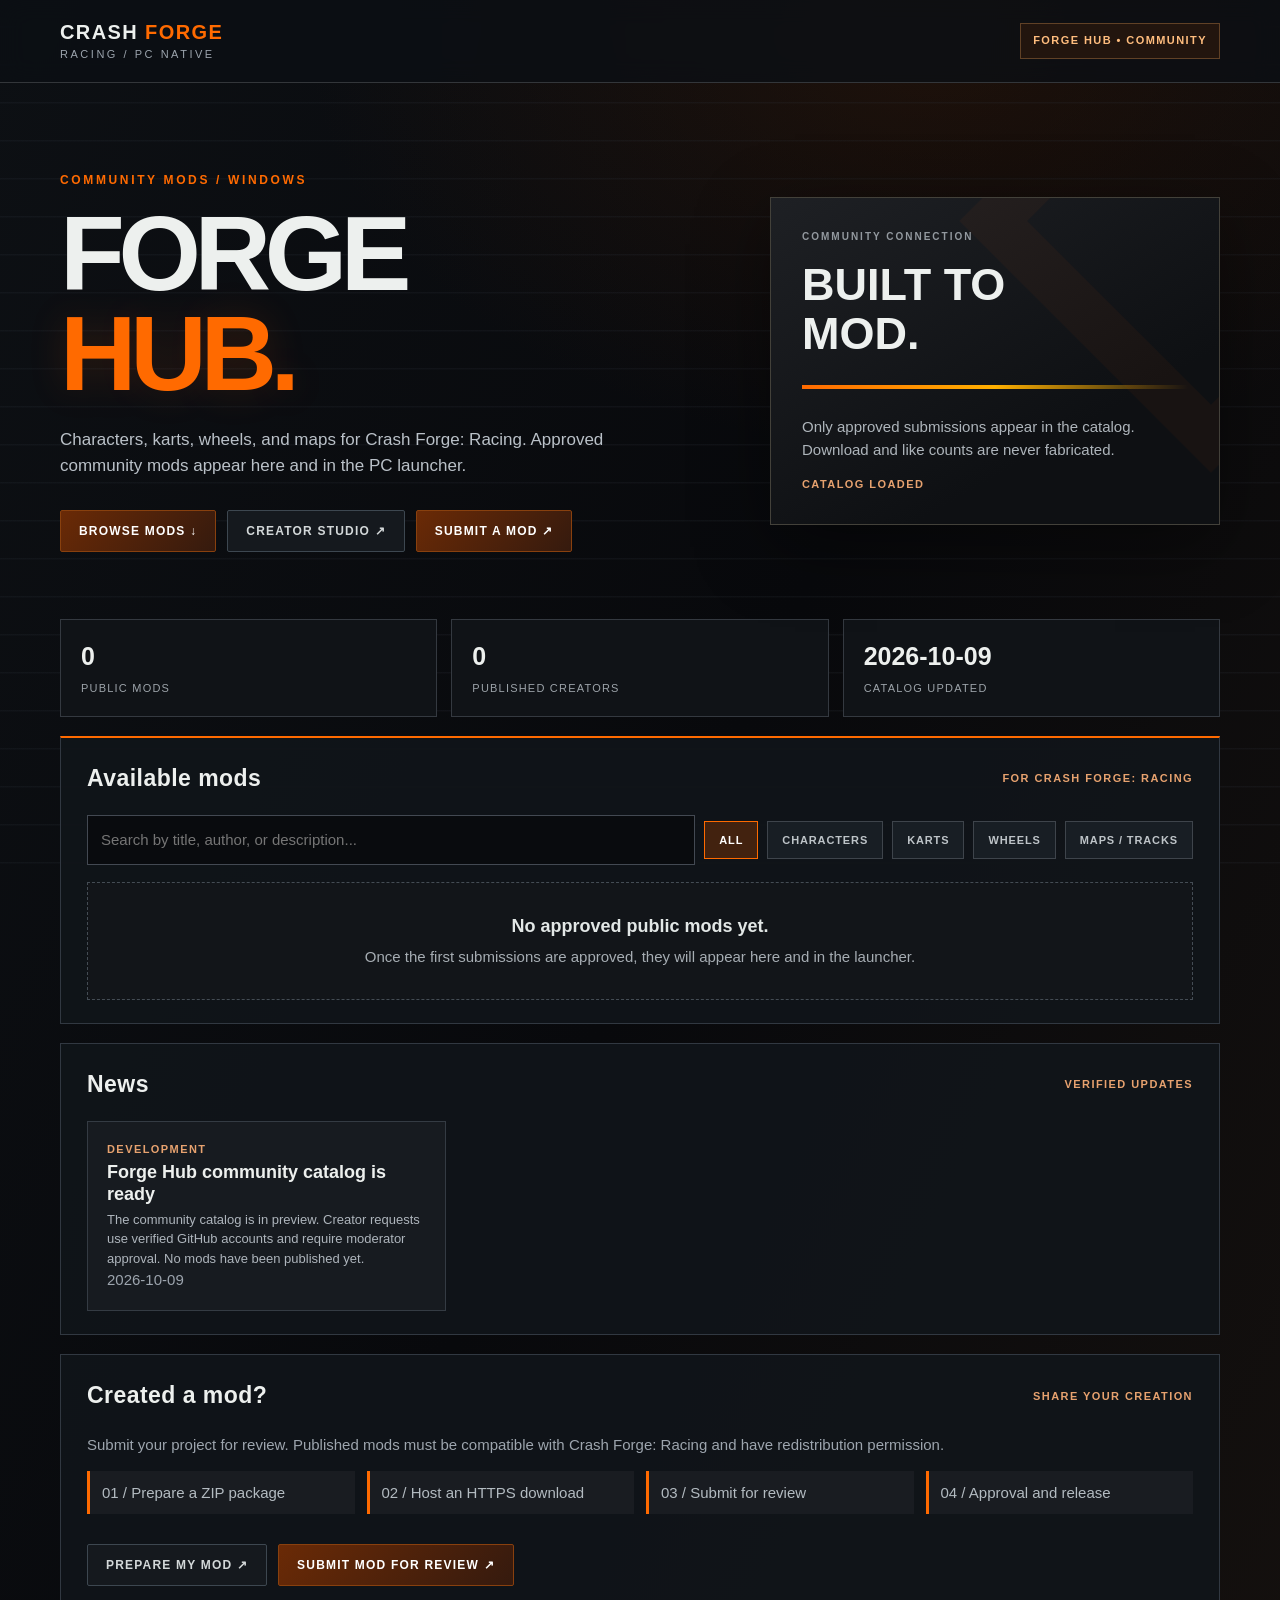
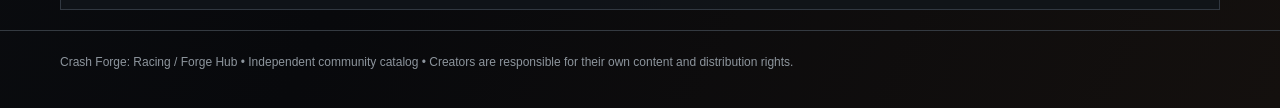
==== docs/forge-hub/index.html @ c7823ba2 "Forge Hub preview: add index.html" ====
<!doctype html>
<html lang="en">
<head>
<meta charset="utf-8">
<meta name="viewport" content="width=device-width,initial-scale=1">
<meta name="description" content="Forge Hub: verified community mods for Crash Forge: Racing, the native PC port.">
<title>Forge Hub | Crash Forge: Racing</title>
<style>
:root{--bg:#080a0d;--panel:#11151a;--panel2:#171c22;--line:#313841;--hot:#ff6a00;--amber:#ffb000;--text:#edf0ee;--muted:#9da5ae;--green:#5fd28c}
*{box-sizing:border-box}
html{scroll-behavior:smooth}
body{margin:0;background:radial-gradient(ellipse 70% 35% at 73% 2%,#48200658,transparent 70%),linear-gradient(115deg,#0d1014,#08090c 52%,#14100e);font:15px/1.55 "Segoe UI",Arial,sans-serif;color:var(--text);min-height:100vh}
body:before{content:"";position:fixed;inset:0;pointer-events:none;opacity:.20;background:repeating-linear-gradient(0deg,transparent 0,transparent 36px,#30363f 37px,#30363f 38px)}
.wrap{width:min(1160px,92vw);margin:auto;position:relative}
header{border-bottom:1px solid #33363a;background:#0c1015ce;backdrop-filter:blur(12px)}
.nav{display:flex;align-items:center;justify-content:space-between;min-height:82px;gap:18px}
.logo{font-weight:850;letter-spacing:.07em;line-height:1.1;font-size:20px;text-transform:uppercase}
.logo span{color:var(--hot)}
.logo small{display:block;font-weight:450;color:var(--muted);font-size:11px;letter-spacing:.23em;margin-top:5px}
.tag{border:1px solid #604126;background:#22150e;color:#ffbd7e;font-size:11px;letter-spacing:.13em;padding:8px 12px;font-weight:700}
.hero{display:grid;grid-template-columns:minmax(0,1.2fr) minmax(250px,.8fr);gap:35px;padding:88px 0 67px;align-items:center}
.eyebrow{font-size:12px;color:var(--hot);font-weight:800;letter-spacing:.22em}
h1{font-size:clamp(52px,8.5vw,106px);line-height:.95;margin:13px 0 23px;letter-spacing:-.06em;font-weight:900}
h1 span{color:var(--hot);text-shadow:0 0 38px #ff640029}
.lede{max-width:620px;font-size:17px;color:#bac1c8}
.actions{display:flex;flex-wrap:wrap;gap:11px;margin-top:30px}
.btn{border:1px solid #88400e;background:linear-gradient(130deg,#6a2a06,#351a0e);color:white;font:700 12px "Segoe UI",sans-serif;letter-spacing:.1em;text-transform:uppercase;padding:13px 18px;display:inline-flex;align-items:center;gap:10px;text-decoration:none;cursor:pointer;border-radius:2px;transition:filter .15s}
.btn:hover{filter:brightness(1.2)}
.btn.secondary{background:#15191e;border-color:#3d4750;color:#d3d8d9}
.btn.disabled{opacity:.5;cursor:default}
.hero-box{position:relative;background:linear-gradient(150deg,#1e2024,#0e1013 70%);border:1px solid #43413a;padding:31px;min-height:300px;box-shadow:0 22px 70px #0006;overflow:hidden}
.hero-box:before{content:"";position:absolute;width:260px;height:260px;border:48px solid #ff62000b;transform:rotate(45deg);right:-170px;top:-155px}
.hero-box b{display:block;color:#93999f;font-size:10px;letter-spacing:.2em}
.hero-box strong{display:block;font-size:45px;font-weight:900;line-height:1.1;margin:15px 0 8px}
.hero-box p{color:#aeb5bb}
.hero-box .line{height:4px;background:linear-gradient(90deg,var(--hot),var(--amber),transparent);margin:26px 0}
.panel{background:#11151ae9;border:1px solid var(--line);padding:23px 26px;margin-bottom:19px}
.topline{border-top:2px solid var(--hot)}
.section-head{display:flex;justify-content:space-between;gap:16px;align-items:center;margin-bottom:19px}
h2{font-size:23px;letter-spacing:.02em;margin:0}
.micro{font-size:11px;letter-spacing:.13em;color:#e7a26f;text-transform:uppercase;font-weight:700}
.muted{color:var(--muted)}
.grid{display:grid;grid-template-columns:repeat(3,minmax(0,1fr));gap:14px}
.stats{display:grid;grid-template-columns:repeat(3,minmax(0,1fr));gap:14px;margin-bottom:19px}
.stat{background:#101317;border:1px solid #343940;padding:17px 20px}
.stat strong{display:block;font-size:25px}
.stat span{font-size:11px;letter-spacing:.11em;color:#9ca3a9;text-transform:uppercase}
.controls{display:flex;align-items:center;gap:9px;flex-wrap:wrap;margin-bottom:17px}
.controls input{flex:1;min-width:195px;background:#090b0e;border:1px solid #434952;color:var(--text);padding:12px 13px;font:inherit;outline:none}
.controls input:focus{border-color:var(--hot)}
.tab{background:#181e24;border:1px solid #3e444b;color:#bec4c8;font:700 11px "Segoe UI",sans-serif;letter-spacing:.08em;padding:12px 14px;cursor:pointer}
.tab.active{background:#42220f;color:white;border-color:var(--hot)}
.mod-card,.news-card{background:#171b20;border:1px solid #343b43;padding:19px;min-width:0}
.mod-card{display:flex;flex-direction:column;gap:10px}
.mod-card .cardtop{display:flex;justify-content:space-between;gap:12px}
.mod-card h3,.news-card h3{font-size:18px;line-height:1.2;margin:4px 0}
.mod-card p,.news-card p{margin:0;color:#aeb5bc;line-height:1.5;font-size:13px}
.mod-meta{font-size:11px;color:#ffbd8b;background:#2c1b13;border:1px solid #5a3824;padding:7px 9px;margin-top:auto;line-height:1.4}
.pill{font-size:10px;color:#ffad73;border:1px solid #60371b;background:#2e1a11;letter-spacing:.1em;padding:5px 8px;height:fit-content;white-space:nowrap}
.card-bottom{margin-top:auto;padding-top:11px;border-top:1px solid #353b43;display:flex;gap:10px;justify-content:space-between;align-items:center;color:#969fa7;font-size:12px}
.small-link{color:#ffaf78;text-decoration:none;font-weight:700}
.small-link:hover{text-decoration:underline}
.empty{padding:30px 16px;border:1px dashed #444c54;background:#121519;text-align:center;color:#a6adb3;grid-column:1/-1}
.empty strong{display:block;color:#e2e7e6;font-size:18px;margin-bottom:5px}
.steps{display:flex;gap:12px;flex-wrap:wrap;color:#b3bbc1}
.steps span{background:#191c21;padding:10px 12px;border-left:3px solid var(--hot);flex:1;min-width:155px}
footer{border-top:1px solid #343a41;padding:22px 0 36px;color:#8d959d;font-size:12px;margin-top:20px}
@media(max-width:880px){.hero{grid-template-columns:1fr;padding-top:62px}.hero-box{min-height:210px}.grid{grid-template-columns:1fr 1fr}}
@media(max-width:600px){.grid,.stats{grid-template-columns:1fr}.hero{padding-top:45px}.section-head{display:block}.panel{padding:18px}.nav{min-height:70px}.tag{font-size:10px;padding:7px}}
</style>
</head>
<body>
<header><div class="wrap nav"><div class="logo">CRASH <span>FORGE</span><small>RACING / PC NATIVE</small></div><div class="tag">FORGE HUB • COMMUNITY</div></div></header>
<main class="wrap">
<section class="hero">
  <div><div class="eyebrow">COMMUNITY MODS / WINDOWS</div><h1>FORGE<br><span>HUB.</span></h1>
    <p class="lede">Characters, karts, wheels, and maps for Crash Forge: Racing. Approved community mods appear here and in the PC launcher.</p>
    <div class="actions"><a class="btn" href="#mods">BROWSE MODS ↓</a><a class="btn secondary" href="./studio.html">CREATOR STUDIO ↗</a><span id="submitAction"></span></div>
  </div>
  <div class="hero-box"><b>COMMUNITY CONNECTION</b><strong>BUILT TO<br>MOD.</strong>
    <div class="line"></div>
    <p>Only approved submissions appear in the catalog. Download and like counts are never fabricated.</p>
    <div class="micro" id="feedState">LOADING CATALOG...</div>
  </div>
</section>
<section class="stats">
  <div class="stat"><strong id="modsCount">—</strong><span>Public mods</span></div>
  <div class="stat"><strong id="authorsCount">—</strong><span>Published creators</span></div>
  <div class="stat"><strong id="updatedAt">—</strong><span>Catalog updated</span></div>
</section>
<section class="panel topline" id="mods">
  <div class="section-head"><h2>Available mods</h2><span class="micro">FOR CRASH FORGE: RACING</span></div>
  <div class="controls"><input id="search" type="search" placeholder="Search by title, author, or description..." aria-label="Search mods" autocomplete="off">
    <button class="tab active" data-type="All">ALL</button><button class="tab" data-type="Character">CHARACTERS</button><button class="tab" data-type="Kart">KARTS</button><button class="tab" data-type="Wheels">WHEELS</button><button class="tab" data-type="Track">MAPS / TRACKS</button>
  </div>
  <div class="grid" id="modList"><div class="empty"><strong>Loading...</strong>Fetching published data.</div></div>
</section>
<section class="panel" id="news">
  <div class="section-head"><h2>News</h2><span class="micro">VERIFIED UPDATES</span></div>
  <div class="grid" id="newsList"><div class="empty">Loading news...</div></div>
</section>
<section class="panel">
  <div class="section-head"><h2>Created a mod?</h2><span class="micro">SHARE YOUR CREATION</span></div>
  <p class="muted">Submit your project for review. Published mods must be compatible with Crash Forge: Racing and have redistribution permission.</p>
  <div class="steps"><span>01 / Prepare a ZIP package</span><span>02 / Host an HTTPS download</span><span>03 / Submit for review</span><span>04 / Approval and release</span></div>
  <div class="actions" id="submitFooter"><a class="btn secondary" href="./studio.html">PREPARE MY MOD ↗</a></div>
</section>
</main>
<footer><div class="wrap">Crash Forge: Racing / Forge Hub • Independent community catalog • Creators are responsible for their own content and distribution rights.</div></footer>
<script src="./mod-taxonomy.js"></script>
<script>
"use strict";
let allMods=[];
let filter="All";
const safeUrl = value => { try{ const u=new URL(String(value||""));return u.protocol==="https:" && !u.username && !u.password ? u.href : null; }catch{return null;} };
const el=(tag,cls,text)=>{const n=document.createElement(tag);if(cls)n.className=cls;if(text!==undefined)n.textContent=String(text);return n;};
const container=id=>document.getElementById(id);
const clear=node=>{while(node.firstChild)node.removeChild(node.firstChild);};
function showEmpty(node,title,detail){clear(node);const box=el("div","empty");box.append(el("strong","",title),document.createTextNode(detail));node.append(box);}
function link(text,url,css="small-link"){const u=safeUrl(url);if(!u)return null;const a=el("a",css,text);a.href=u;a.target="_blank";a.rel="noopener noreferrer";return a;}
function renderMods(){
 const target=container("modList"),q=container("search").value.trim().toLocaleLowerCase();
 const items=allMods.filter(m=>(filter==="All"||m.type===filter)&&[m.title,m.author,m.description,window.ForgeModMeta.summary(m.type,m)].join(" ").toLocaleLowerCase().includes(q));
 if(!items.length){showEmpty(target,allMods.length?"No matching mods":"No approved public mods yet.",allMods.length?"Try another search or category.":"Once the first submissions are approved, they will appear here and in the launcher.");return;}
 clear(target);
 for(const mod of items){
  const card=el("article","mod-card"),top=el("div","cardtop"),left=el("div");
  left.append(el("div","micro",mod.author||"CREATOR"));
  left.append(el("h3","",mod.title||"Mod"));
  top.append(left,el("span","pill",({Character:"CHARACTER",Kart:"KART",Wheels:"WHEELS",Track:"MAP / TRACK"})[mod.type]||"MOD"));
  const desc=el("p","",mod.description||"No description available.");
  const meta=el("div","mod-meta",window.ForgeModMeta.summary(mod.type,mod));
  const footer=el("div","card-bottom"),info=el("span","", "v"+String(mod.version||"1.0"));
  const download=link("DOWNLOAD ↗",mod.download_url);
  const detail=link("DETAILS ↗",mod.page_url);
  const actions=el("div","");
  const handle=String(mod.author_github_login||"");
  if(/^[A-Za-z0-9](?:[A-Za-z0-9-]{0,37}[A-Za-z0-9])?$/.test(handle)) {
    const creator=el("a","small-link","CREATOR ↗");
    creator.href="./creator.html?user="+encodeURIComponent(handle);
    actions.append(creator);
  }
  if(detail){if(actions.childNodes.length)actions.append(document.createTextNode(" • "));actions.append(detail);}
  if(download){if(actions.childNodes.length)actions.append(document.createTextNode("  •  "));actions.append(download);}
  if(!actions.childNodes.length)actions.append(el("span","","NO VERIFIED DOWNLOAD"));
  footer.append(info,actions);card.append(top,desc,meta,footer);target.append(card);
 }
}
function renderNews(items){
 const target=container("newsList");clear(target);
 if(!items.length){showEmpty(target,"No public news yet", "Verified team announcements will appear here.");return;}
 for(const entry of items.slice(0,9)){
  const card=el("article","news-card");
  card.append(el("div","micro",entry.category||"NEWS"),el("h3","",entry.title||""));
  card.append(el("p","",entry.description||""));
  const more=link("VIEW SOURCE ↗",entry.url);
  if(more){const div=el("div","");div.style.marginTop="14px";div.append(more);card.append(div);}
  if(entry.date)card.append(el("div","muted",entry.date));
  target.append(card);
 }
}
function setupSubmission(config){
 const url=safeUrl(config.submit_url);
 const a=url?link("SUBMIT A MOD ↗",url,"btn"):el("span","btn disabled","SUBMISSIONS COMING SOON");
 container("submitAction").append(a);
 const b=url?link("SUBMIT MOD FOR REVIEW ↗",url,"btn"):el("span","btn disabled","SUBMISSIONS NOT ENABLED");
 container("submitFooter").append(b);
}
async function start(){
 const results=await Promise.allSettled([
  fetch("./catalog.json",{cache:"no-store"}).then(r=>{if(!r.ok)throw Error("HTTP "+r.status);return r.json();}),
  fetch("./config.json",{cache:"no-store"}).then(r=>r.ok?r.json():{})
 ]);
 setupSubmission(results[1].status==="fulfilled"?results[1].value:{});
 if(results[0].status!=="fulfilled"){
  container("feedState").textContent="CATALOG UNAVAILABLE";
  showEmpty(container("modList"),"Could not load the catalog.","Check that catalog.json is publicly accessible.");
  showEmpty(container("newsList"),"News unavailable.","");
  return;
 }
 const data=results[0].value;
 if(data.schema_version!==1||!Array.isArray(data.mods)||!Array.isArray(data.news)){
  container("feedState").textContent="UNSUPPORTED CATALOG FORMAT";
  showEmpty(container("modList"),"Unsupported catalog format.","Catalog requires schema_version 1.");
  return;
 }
 allMods=data.mods.filter(m=>m&&m.compatibility==="cfr"&&window.ForgeModMeta.categories.includes(m.type));
 container("modsCount").textContent=String(allMods.length);
 container("authorsCount").textContent=String(new Set(allMods.map(m=>m.author).filter(Boolean)).size);
 container("updatedAt").textContent=String(data.updated_at||"—");
 container("feedState").textContent="CATALOG LOADED";
 renderMods();renderNews(data.news);
}
container("search").addEventListener("input",renderMods);
for(const btn of document.querySelectorAll(".tab"))btn.addEventListener("click",()=>{filter=btn.dataset.type;for(const b of document.querySelectorAll(".tab"))b.classList.toggle("active",b===btn);renderMods();});
start().catch(()=>container("feedState").textContent="CONNECTION ERROR");
</script>
</body>
</html>
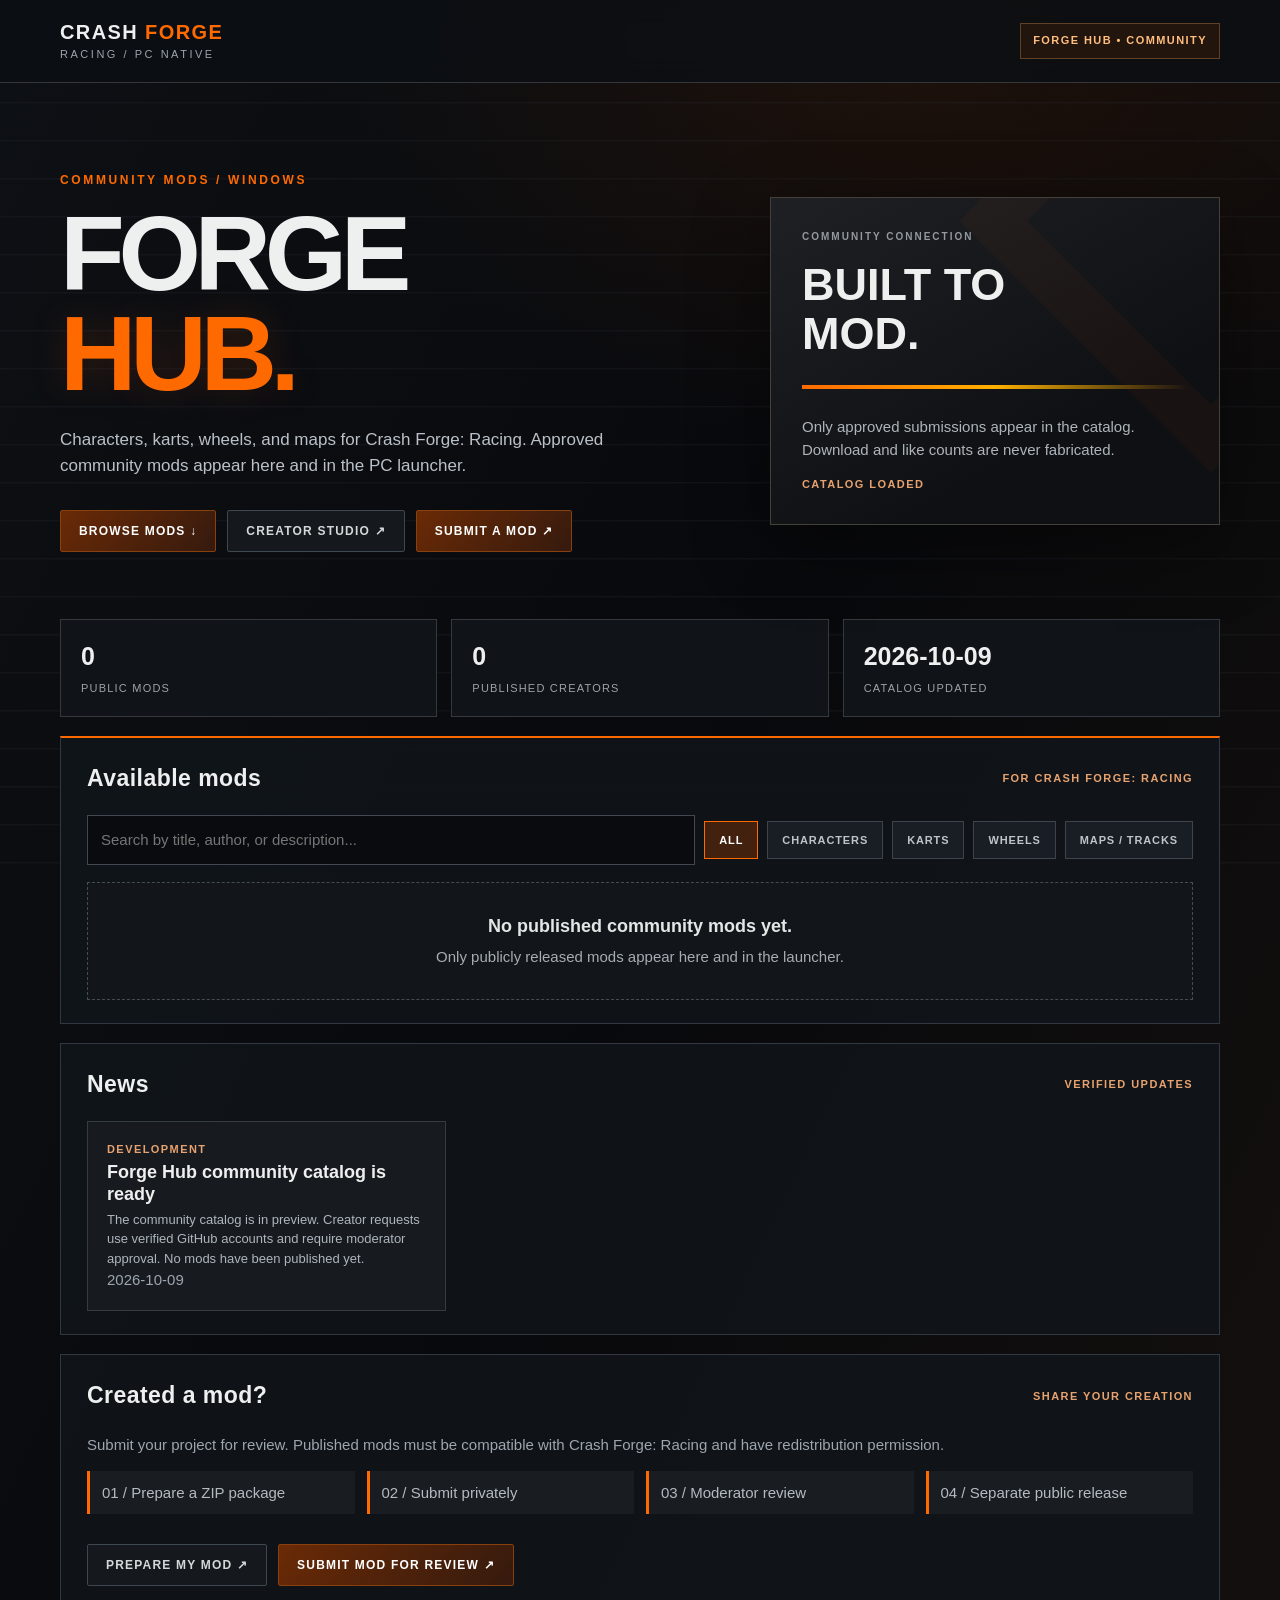
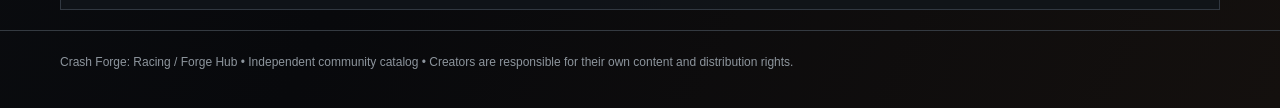
==== commit ae47ed75: "Forge Hub: connect rights-verified Publish to public catalog and creator profiles" ====
--- a/docs/forge-hub/index.html
+++ b/docs/forge-hub/index.html
@@ -102,7 +102,7 @@
 <section class="panel">
   <div class="section-head"><h2>Created a mod?</h2><span class="micro">SHARE YOUR CREATION</span></div>
   <p class="muted">Submit your project for review. Published mods must be compatible with Crash Forge: Racing and have redistribution permission.</p>
-  <div class="steps"><span>01 / Prepare a ZIP package</span><span>02 / Host an HTTPS download</span><span>03 / Submit for review</span><span>04 / Approval and release</span></div>
+  <div class="steps"><span>01 / Prepare a ZIP package</span><span>02 / Submit privately</span><span>03 / Moderator review</span><span>04 / Separate public release</span></div>
   <div class="actions" id="submitFooter"><a class="btn secondary" href="./studio.html">PREPARE MY MOD ↗</a></div>
 </section>
 </main>
@@ -121,7 +121,7 @@
 function renderMods(){
  const target=container("modList"),q=container("search").value.trim().toLocaleLowerCase();
  const items=allMods.filter(m=>(filter==="All"||m.type===filter)&&[m.title,m.author,m.description,window.ForgeModMeta.summary(m.type,m)].join(" ").toLocaleLowerCase().includes(q));
- if(!items.length){showEmpty(target,allMods.length?"No matching mods":"No approved public mods yet.",allMods.length?"Try another search or category.":"Once the first submissions are approved, they will appear here and in the launcher.");return;}
+ if(!items.length){showEmpty(target,allMods.length?"No matching mods":"No published community mods yet.",allMods.length?"Try another search or category.":"Only publicly released mods appear here and in the launcher.");return;}
  clear(target);
  for(const mod of items){
   const card=el("article","mod-card"),top=el("div","cardtop"),left=el("div");
@@ -168,7 +168,9 @@
 }
 async function start(){
  const results=await Promise.allSettled([
-  fetch("./catalog.json",{cache:"no-store"}).then(r=>{if(!r.ok)throw Error("HTTP "+r.status);return r.json();}),
+  fetch("https://mjvpkerobjgoldmimyxz.supabase.co/functions/v1/forge-publications",{cache:"no-store"})
+   .then(r=>{if(!r.ok)throw Error("HTTP "+r.status);return r.json();})
+   .catch(()=>fetch("./catalog.json",{cache:"no-store"}).then(r=>{if(!r.ok)throw Error("HTTP "+r.status);return r.json();})),
   fetch("./config.json",{cache:"no-store"}).then(r=>r.ok?r.json():{})
  ]);
  setupSubmission(results[1].status==="fulfilled"?results[1].value:{});
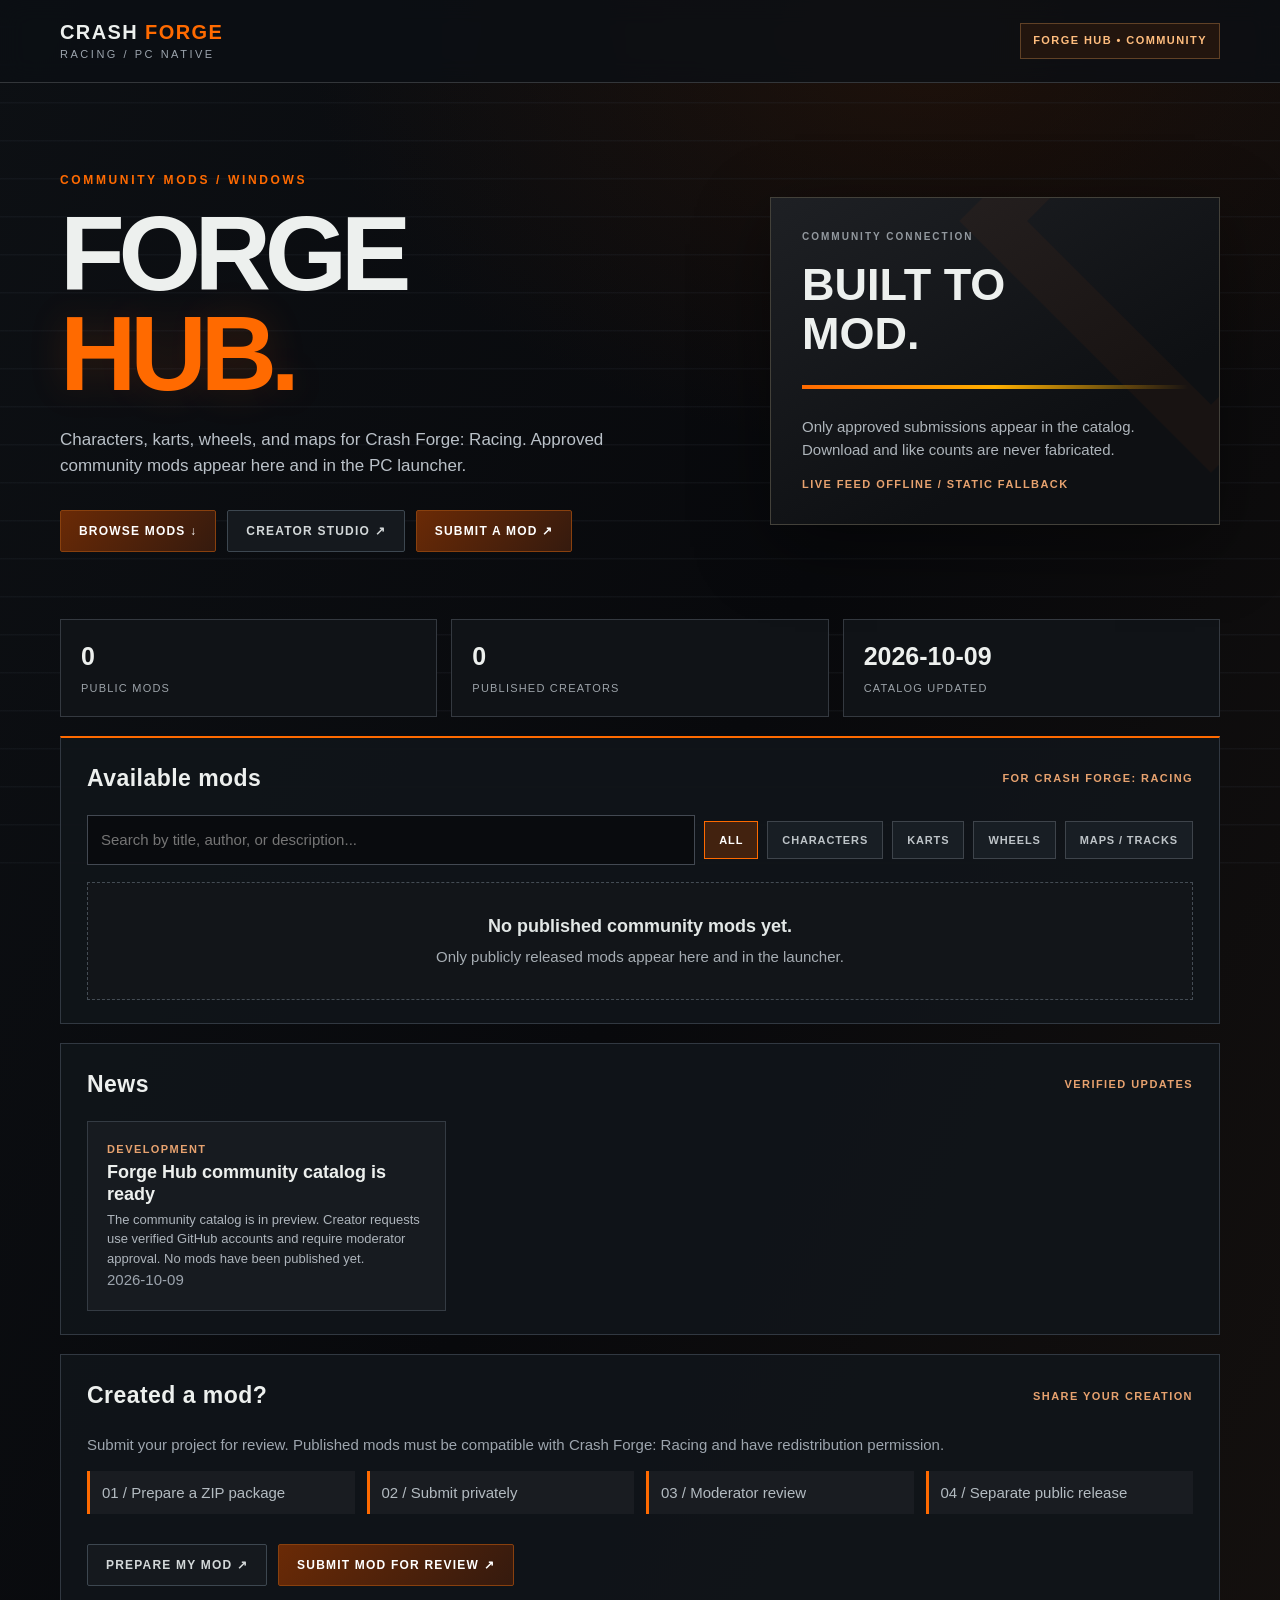
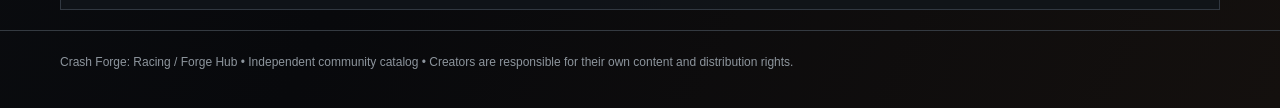
==== commit 949a9540: "Forge Hub: label live catalog and make fallback status explicit" ====
--- a/docs/forge-hub/index.html
+++ b/docs/forge-hub/index.html
@@ -112,6 +112,7 @@
 "use strict";
 let allMods=[];
 let filter="All";
+let liveFeedUnavailable=false;
 const safeUrl = value => { try{ const u=new URL(String(value||""));return u.protocol==="https:" && !u.username && !u.password ? u.href : null; }catch{return null;} };
 const el=(tag,cls,text)=>{const n=document.createElement(tag);if(cls)n.className=cls;if(text!==undefined)n.textContent=String(text);return n;};
 const container=id=>document.getElementById(id);
@@ -170,7 +171,7 @@
  const results=await Promise.allSettled([
   fetch("https://mjvpkerobjgoldmimyxz.supabase.co/functions/v1/forge-publications",{cache:"no-store"})
    .then(r=>{if(!r.ok)throw Error("HTTP "+r.status);return r.json();})
-   .catch(()=>fetch("./catalog.json",{cache:"no-store"}).then(r=>{if(!r.ok)throw Error("HTTP "+r.status);return r.json();})),
+   .catch(()=>{liveFeedUnavailable=true;return fetch("./catalog.json",{cache:"no-store"}).then(r=>{if(!r.ok)throw Error("HTTP "+r.status);return r.json();});}),
   fetch("./config.json",{cache:"no-store"}).then(r=>r.ok?r.json():{})
  ]);
  setupSubmission(results[1].status==="fulfilled"?results[1].value:{});
@@ -190,7 +191,7 @@
  container("modsCount").textContent=String(allMods.length);
  container("authorsCount").textContent=String(new Set(allMods.map(m=>m.author).filter(Boolean)).size);
  container("updatedAt").textContent=String(data.updated_at||"—");
- container("feedState").textContent="CATALOG LOADED";
+ container("feedState").textContent=liveFeedUnavailable?"LIVE FEED OFFLINE / STATIC FALLBACK":"LIVE PUBLIC CATALOG";
  renderMods();renderNews(data.news);
 }
 container("search").addEventListener("input",renderMods);
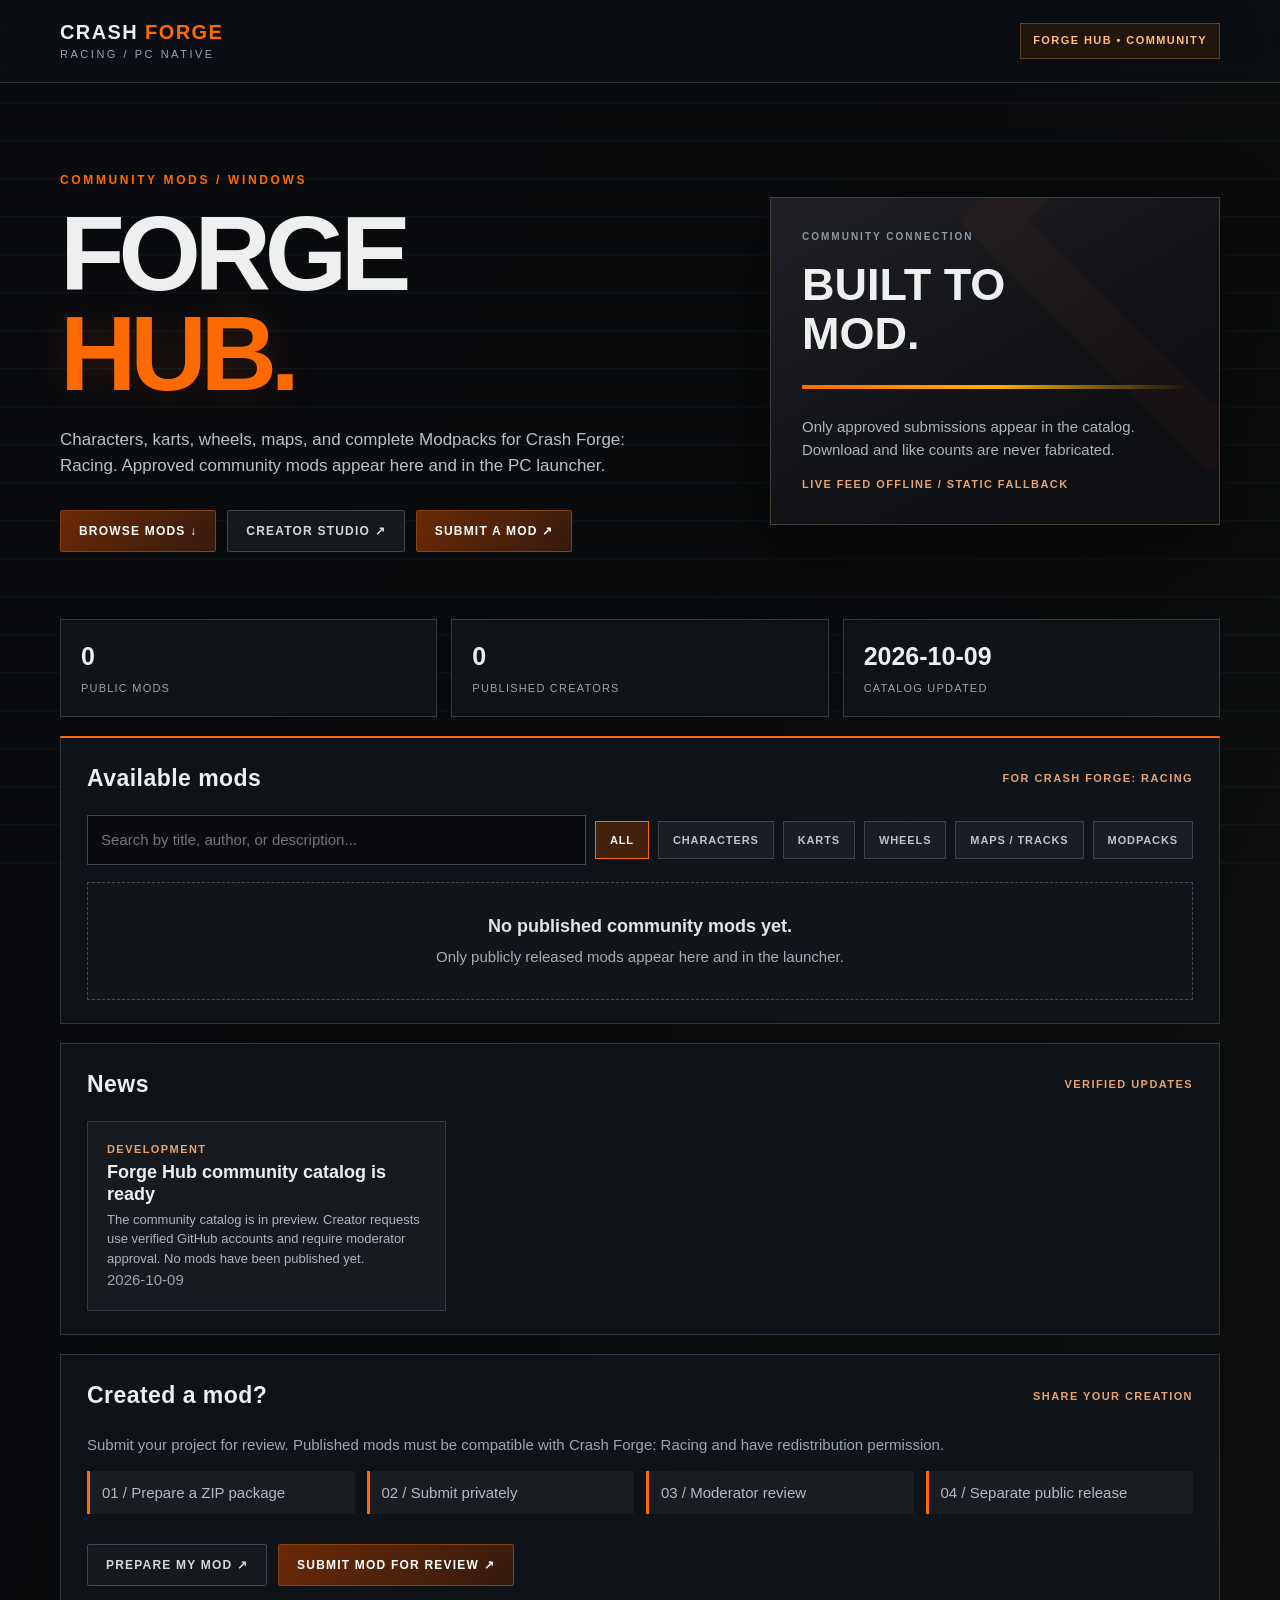
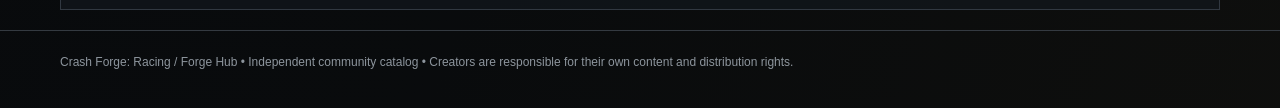
==== commit 2e5a8f4d: "Forge Hub: garage background and Modpack category UI" ====
--- a/docs/forge-hub/index.html
+++ b/docs/forge-hub/index.html
@@ -9,7 +9,7 @@
 :root{--bg:#080a0d;--panel:#11151a;--panel2:#171c22;--line:#313841;--hot:#ff6a00;--amber:#ffb000;--text:#edf0ee;--muted:#9da5ae;--green:#5fd28c}
 *{box-sizing:border-box}
 html{scroll-behavior:smooth}
-body{margin:0;background:radial-gradient(ellipse 70% 35% at 73% 2%,#48200658,transparent 70%),linear-gradient(115deg,#0d1014,#08090c 52%,#14100e);font:15px/1.55 "Segoe UI",Arial,sans-serif;color:var(--text);min-height:100vh}
+body{margin:0;background:linear-gradient(110deg,#080a0de8,#090b0cbd 55%,#10100db9),url("https://raw.githubusercontent.com/CarisaDemon/Crash-Forge-Launcher/main/assets/Fondo.png") center center / cover fixed no-repeat,#090b0e;font:15px/1.55 "Segoe UI",Arial,sans-serif;color:var(--text);min-height:100vh}
 body:before{content:"";position:fixed;inset:0;pointer-events:none;opacity:.20;background:repeating-linear-gradient(0deg,transparent 0,transparent 36px,#30363f 37px,#30363f 38px)}
 .wrap{width:min(1160px,92vw);margin:auto;position:relative}
 header{border-bottom:1px solid #33363a;background:#0c1015ce;backdrop-filter:blur(12px)}
@@ -74,7 +74,7 @@
 <main class="wrap">
 <section class="hero">
   <div><div class="eyebrow">COMMUNITY MODS / WINDOWS</div><h1>FORGE<br><span>HUB.</span></h1>
-    <p class="lede">Characters, karts, wheels, and maps for Crash Forge: Racing. Approved community mods appear here and in the PC launcher.</p>
+    <p class="lede">Characters, karts, wheels, maps, and complete Modpacks for Crash Forge: Racing. Approved community mods appear here and in the PC launcher.</p>
     <div class="actions"><a class="btn" href="#mods">BROWSE MODS ↓</a><a class="btn secondary" href="./studio.html">CREATOR STUDIO ↗</a><span id="submitAction"></span></div>
   </div>
   <div class="hero-box"><b>COMMUNITY CONNECTION</b><strong>BUILT TO<br>MOD.</strong>
@@ -91,7 +91,7 @@
 <section class="panel topline" id="mods">
   <div class="section-head"><h2>Available mods</h2><span class="micro">FOR CRASH FORGE: RACING</span></div>
   <div class="controls"><input id="search" type="search" placeholder="Search by title, author, or description..." aria-label="Search mods" autocomplete="off">
-    <button class="tab active" data-type="All">ALL</button><button class="tab" data-type="Character">CHARACTERS</button><button class="tab" data-type="Kart">KARTS</button><button class="tab" data-type="Wheels">WHEELS</button><button class="tab" data-type="Track">MAPS / TRACKS</button>
+    <button class="tab active" data-type="All">ALL</button><button class="tab" data-type="Character">CHARACTERS</button><button class="tab" data-type="Kart">KARTS</button><button class="tab" data-type="Wheels">WHEELS</button><button class="tab" data-type="Track">MAPS / TRACKS</button><button class="tab" data-type="Modpack">MODPACKS</button>
   </div>
   <div class="grid" id="modList"><div class="empty"><strong>Loading...</strong>Fetching published data.</div></div>
 </section>
@@ -107,7 +107,7 @@
 </section>
 </main>
 <footer><div class="wrap">Crash Forge: Racing / Forge Hub • Independent community catalog • Creators are responsible for their own content and distribution rights.</div></footer>
-<script src="./mod-taxonomy.js"></script>
+<script src="./mod-taxonomy.js?v=20261009_kart_1"></script>
 <script>
 "use strict";
 let allMods=[];
@@ -128,7 +128,7 @@
   const card=el("article","mod-card"),top=el("div","cardtop"),left=el("div");
   left.append(el("div","micro",mod.author||"CREATOR"));
   left.append(el("h3","",mod.title||"Mod"));
-  top.append(left,el("span","pill",({Character:"CHARACTER",Kart:"KART",Wheels:"WHEELS",Track:"MAP / TRACK"})[mod.type]||"MOD"));
+  top.append(left,el("span","pill",({Character:"CHARACTER",Kart:"KART",Wheels:"WHEELS",Track:"MAP / TRACK",Modpack:"MODPACK"})[mod.type]||"MOD"));
   const desc=el("p","",mod.description||"No description available.");
   const meta=el("div","mod-meta",window.ForgeModMeta.summary(mod.type,mod));
   const footer=el("div","card-bottom"),info=el("span","", "v"+String(mod.version||"1.0"));
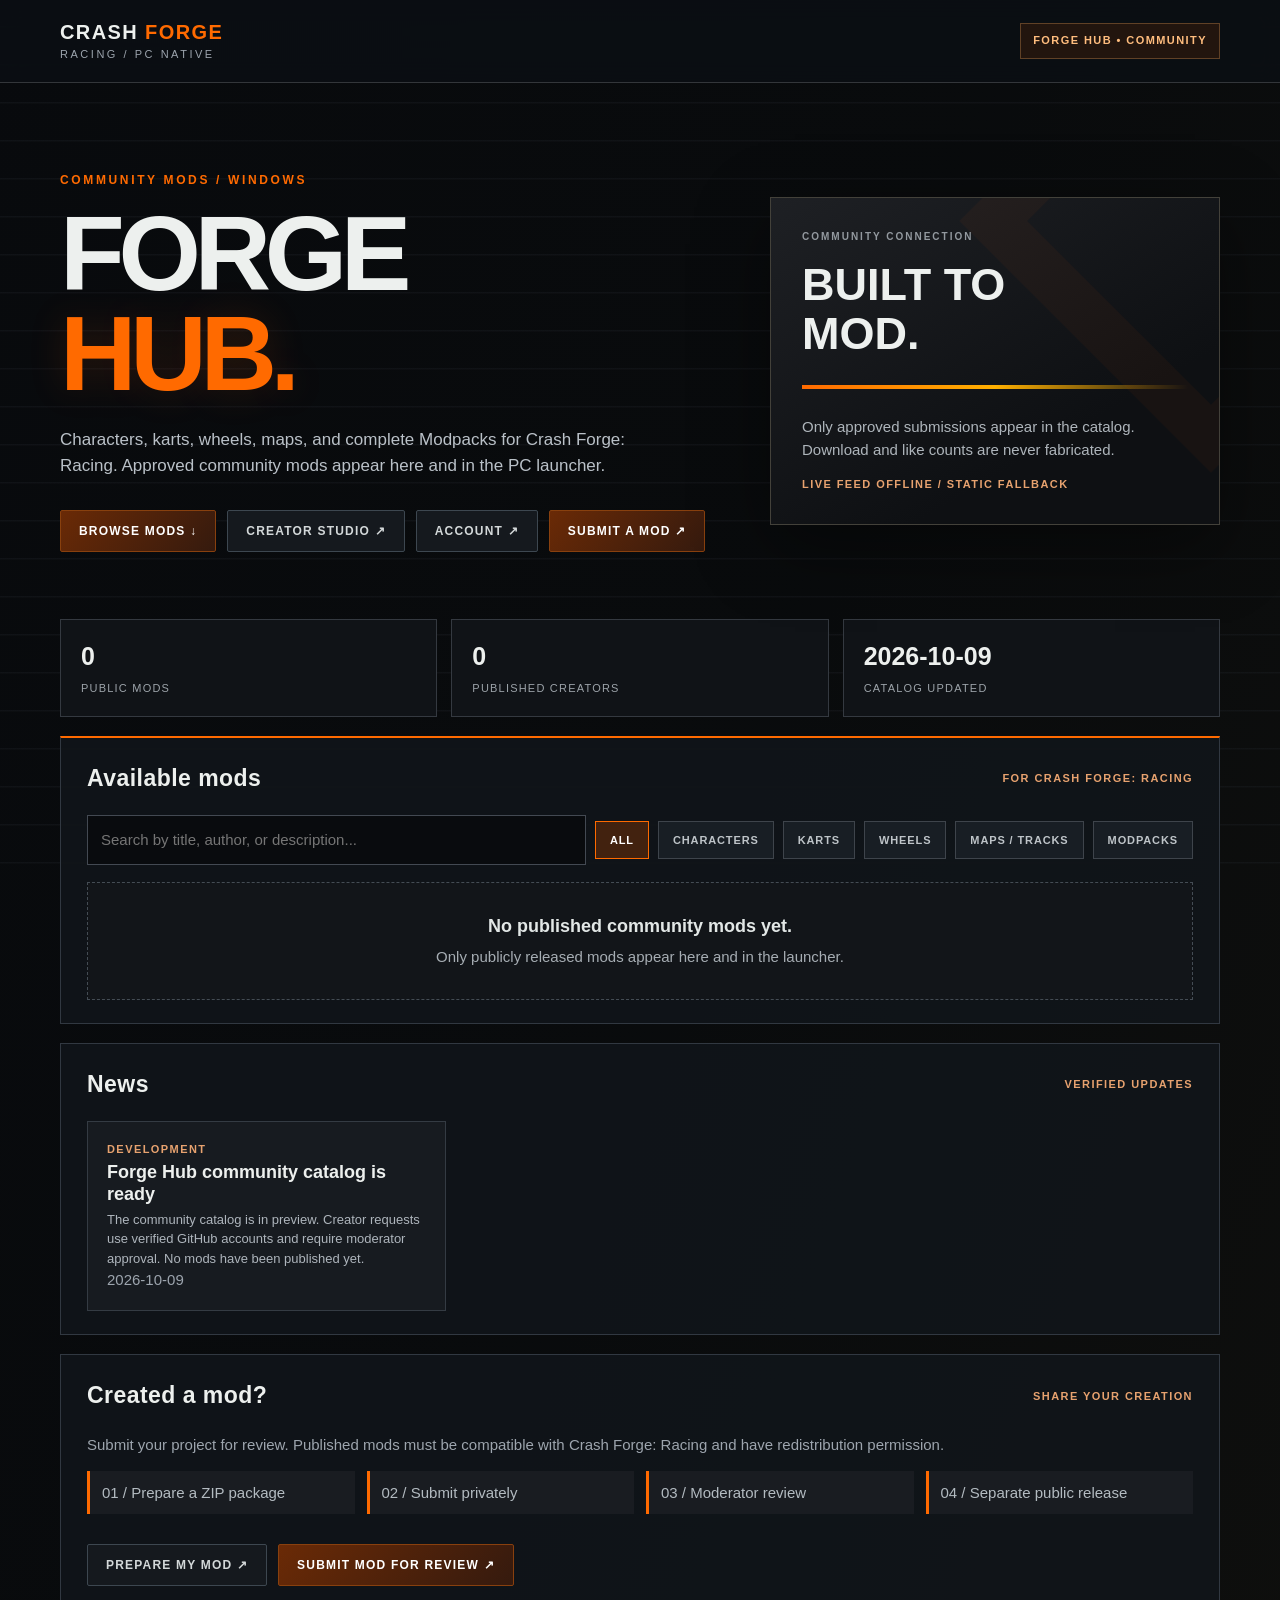
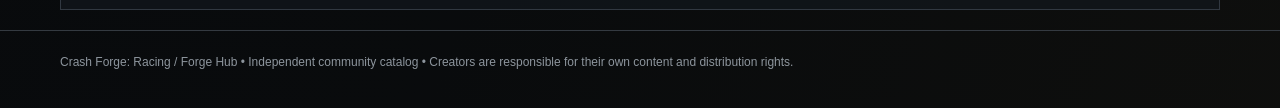
==== commit 169b7816: "Forge Hub: add shared launcher account sign-in and browser linking" ====
--- a/docs/forge-hub/index.html
+++ b/docs/forge-hub/index.html
@@ -75,7 +75,7 @@
 <section class="hero">
   <div><div class="eyebrow">COMMUNITY MODS / WINDOWS</div><h1>FORGE<br><span>HUB.</span></h1>
     <p class="lede">Characters, karts, wheels, maps, and complete Modpacks for Crash Forge: Racing. Approved community mods appear here and in the PC launcher.</p>
-    <div class="actions"><a class="btn" href="#mods">BROWSE MODS ↓</a><a class="btn secondary" href="./studio.html">CREATOR STUDIO ↗</a><span id="submitAction"></span></div>
+    <div class="actions"><a class="btn" href="#mods">BROWSE MODS ↓</a><a class="btn secondary" href="./studio.html">CREATOR STUDIO ↗</a><a class="btn secondary" href="./account.html">ACCOUNT ↗</a><span id="submitAction"></span></div>
   </div>
   <div class="hero-box"><b>COMMUNITY CONNECTION</b><strong>BUILT TO<br>MOD.</strong>
     <div class="line"></div>
@@ -199,4 +199,4 @@
 start().catch(()=>container("feedState").textContent="CONNECTION ERROR");
 </script>
 </body>
-</html>
+</html>
